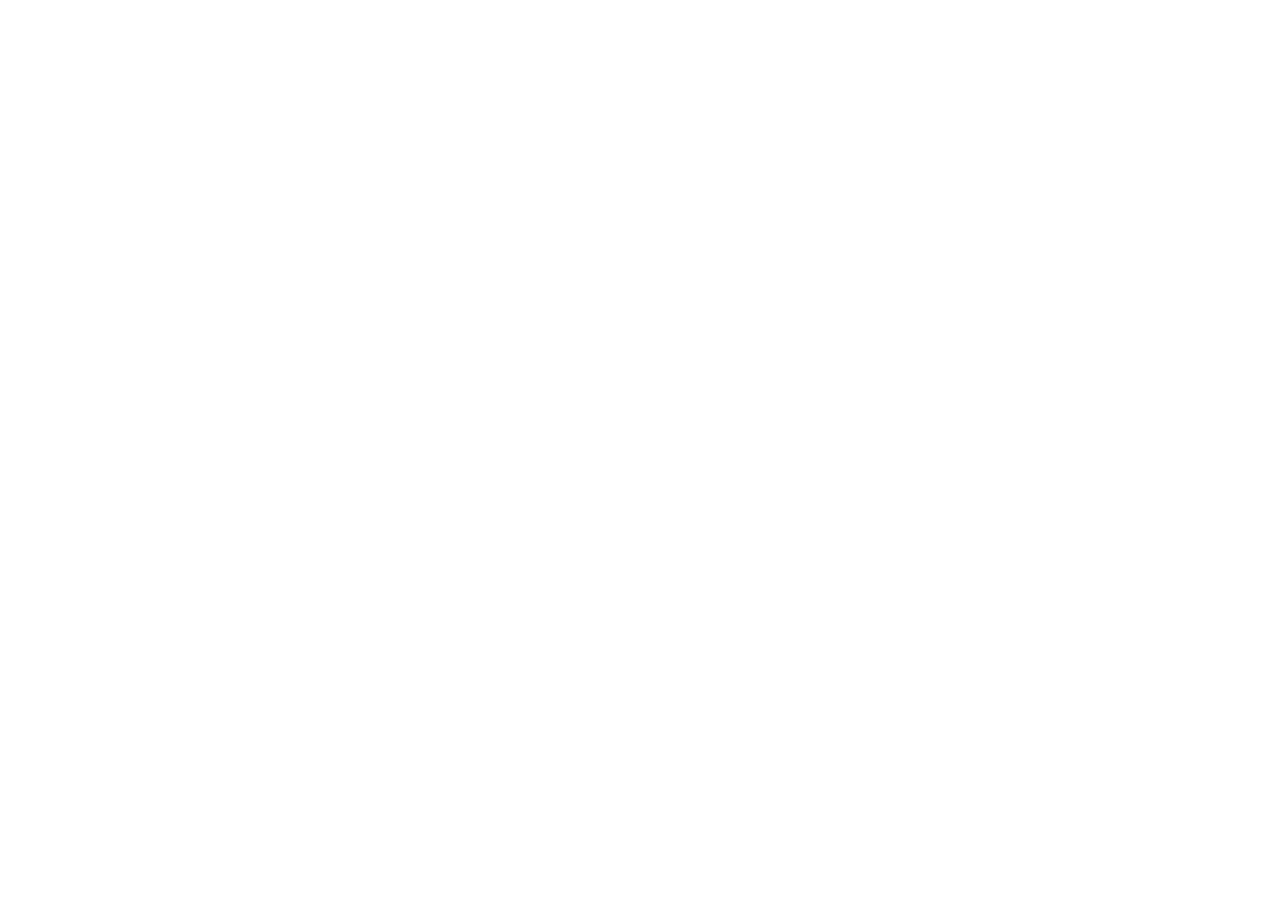
==== front/index.html @ 00d4778b "Initial commit" ====
<!DOCTYPE html>
<html lang="pt-br">
<head>
    <meta charset="UTF-8">
    <meta name="viewport" content="width=device-width, initial-scale=1.0">
    <title>Corrida dos Amigos</title>
</head>
<body>
    <main>

    </main>
</body>
</html>
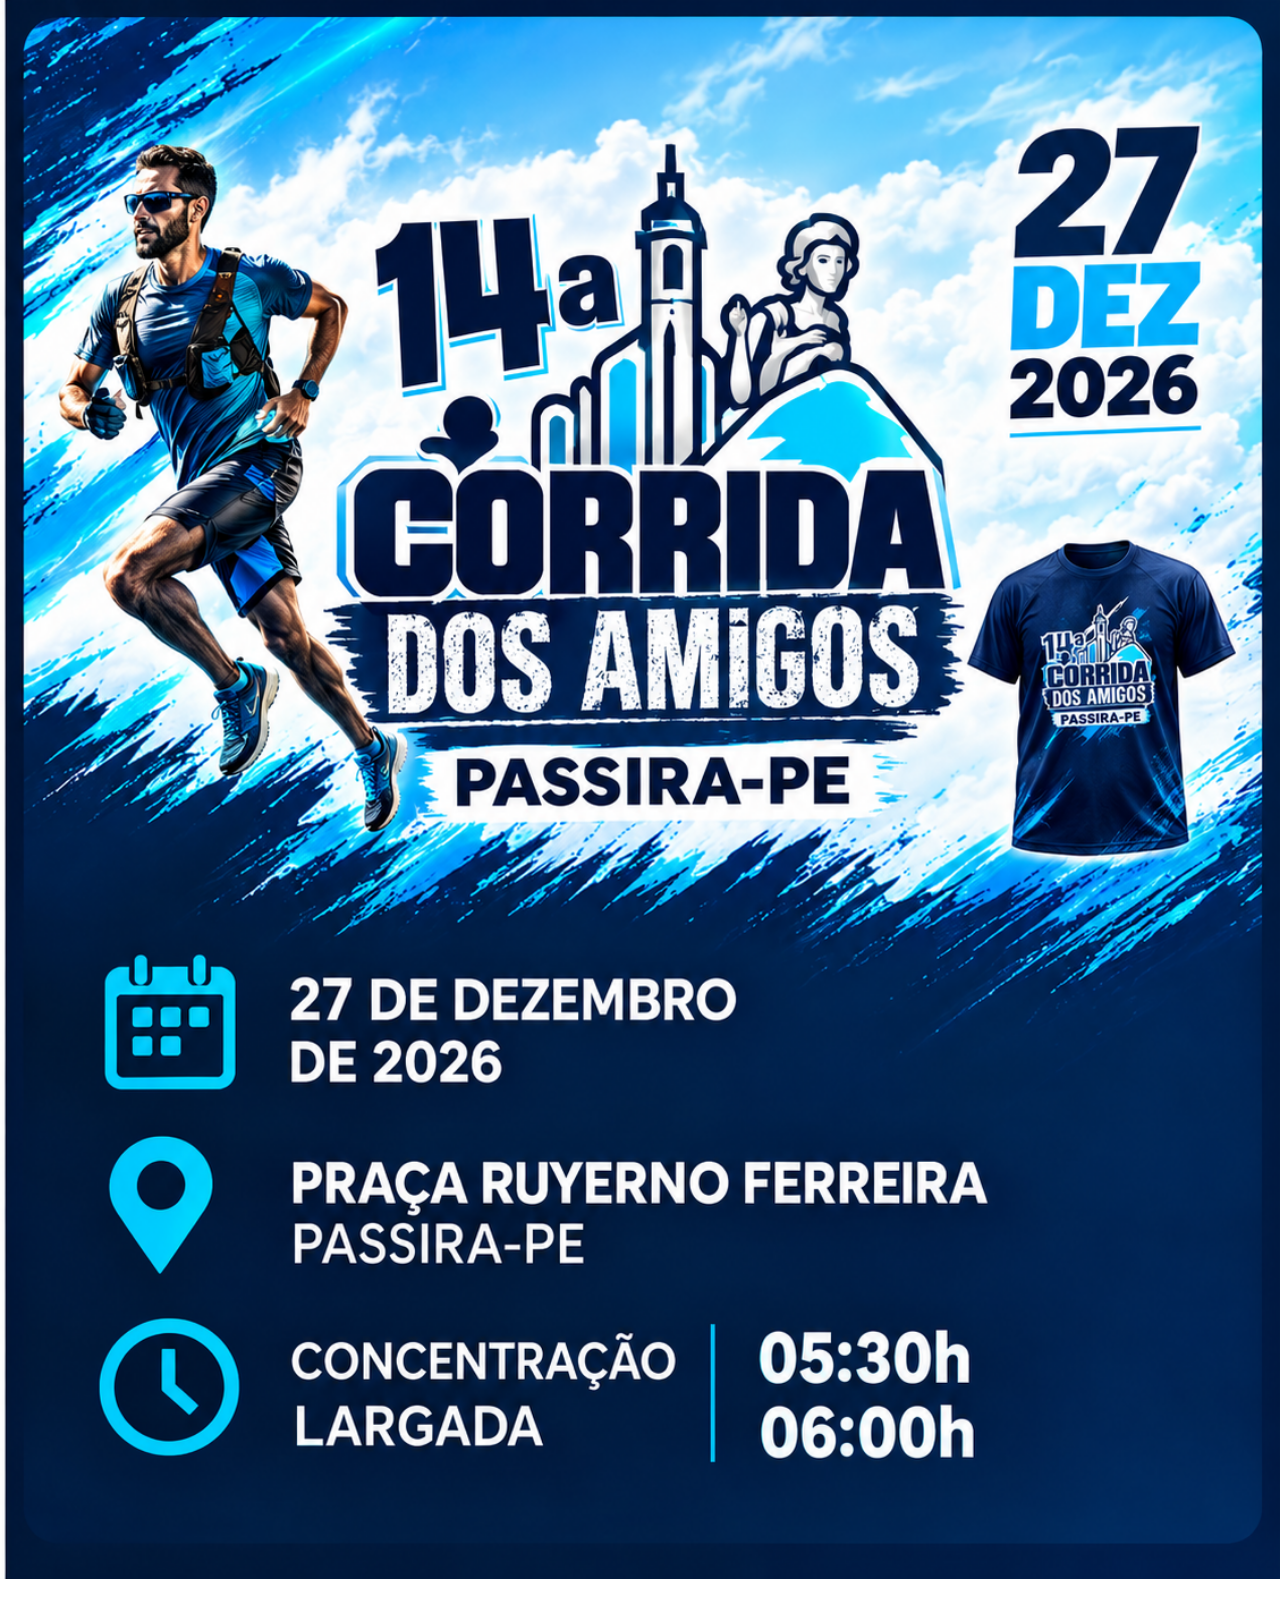
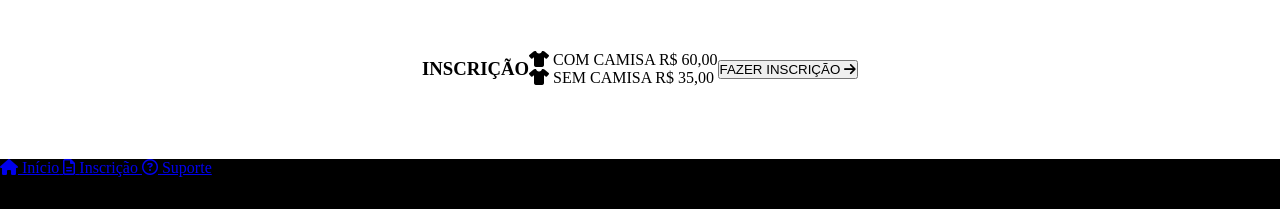
==== commit 3fcf5042: "estilizando pag principal" ====
--- a/front/index.html
+++ b/front/index.html
@@ -3,11 +3,58 @@
 <head>
     <meta charset="UTF-8">
     <meta name="viewport" content="width=device-width, initial-scale=1.0">
+    <link rel="stylesheet" href="https://cdnjs.cloudflare.com/ajax/libs/font-awesome/6.4.0/css/all.min.css">
+    <link rel="stylesheet" href="style/style.css">
+    <link rel="stylesheet" href="style/global.css">
     <title>Corrida dos Amigos</title>
 </head>
 <body>
-    <main>
+    <header>
+        <img src="pictures/ChatGPT Image 28 de set. de 2026, 20_07_33.png" alt="">
+    </header>
+    
+    
+    <!-- Card de Inscrição -->
+    <section class="signup-card">
+        <h3>INSCRIÇÃO</h3>
+            
+        <div class="options-container">
+            <!-- Opção 1 -->
+            <div class="option-box">
+                <i class="fa-solid fa-shirt option-icon"></i>
+                <span class="option-label">COM CAMISA</span>
+                <span class="price">R$ 60,00</span>
+            </div>
 
-    </main>
+            <!-- Opção 2 -->
+            <div class="option-box">
+                <i class="fa-solid fa-shirt option-icon-outline"></i>
+                <span class="option-label">SEM CAMISA</span>
+                <span class="price">R$ 35,00</span>
+            </div>
+        </div>
+
+        <button class="btn-submit">
+            FAZER INSCRIÇÃO <i class="fa-solid fa-arrow-right"></i>
+        </button>
+    </section>
+    
+    <!-- Barra de Navegação Inferior -->
+        <nav class="bottom-nav">
+            <a href="#" class="nav-item active">
+                <i class="fa-solid fa-house"></i>
+                <span>Início</span>
+            </a>
+            <a href="#" class="nav-item">
+                <i class="fa-regular fa-file-lines"></i>
+                <span>Inscrição</span>
+            </a>
+
+            <a href="#" class="nav-item">
+                <i class="fa-regular fa-circle-question"></i>
+                <span>Suporte</span>
+            </a>
+        </nav>
+    </div>
 </body>
 </html>
--- a/front/style/style.css
+++ b/front/style/style.css
@@ -0,0 +1,24 @@
+header{
+    width: 100%;
+    display: flex;
+    align-items: center;
+    justify-content: center;
+}
+
+header img{
+    width: 100%;
+}
+
+section{
+    width: 100%;
+    height: 180px;
+    display: flex;
+    align-items: center;
+    justify-content: center;
+}
+
+nav{
+    width: 100%;
+    height: 50px;
+    background-color: black;
+}
--- a/front/style/global.css
+++ b/front/style/global.css
@@ -0,0 +1,6 @@
+/* RESET CSS */
+* {
+    margin: 0;
+    padding: 0;
+    box-sizing: border-box;
+}
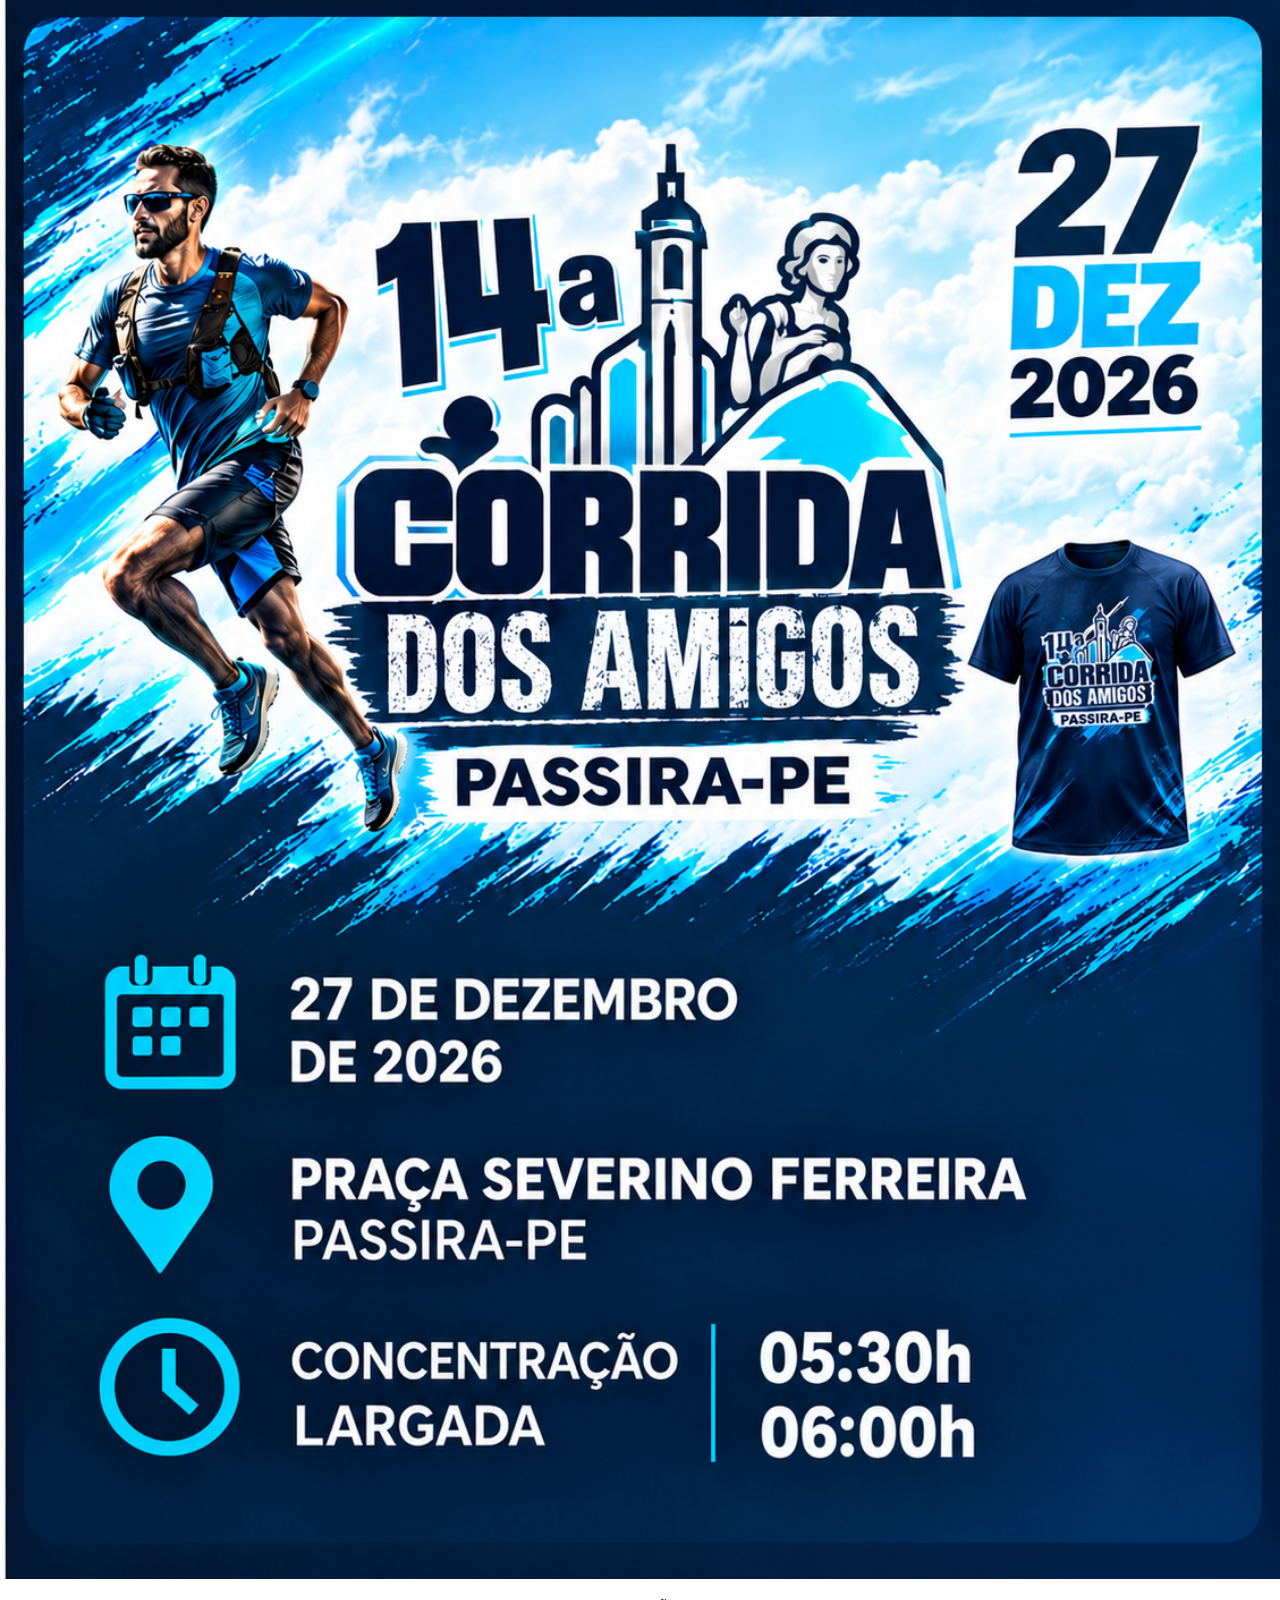
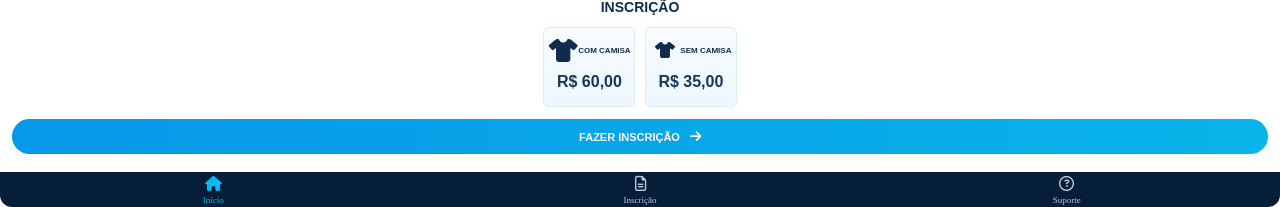
==== commit 5339d69a: "ajustando section e nav" ====
--- a/front/index.html
+++ b/front/index.html
@@ -10,7 +10,7 @@
 </head>
 <body>
     <header>
-        <img src="pictures/ChatGPT Image 28 de set. de 2026, 20_07_33.png" alt="">
+        <img src="pictures/Cartaz Vibrante da Corrida dos Amigos.png" alt="">
     </header>
     
     
--- a/front/style/style.css
+++ b/front/style/style.css
@@ -11,14 +11,153 @@
 
 section{
     width: 100%;
-    height: 180px;
+    height: 25%;
     display: flex;
     align-items: center;
     justify-content: center;
+    flex-direction: column;
+}
+
+
+/* Card de inscrição */
+.signup-card {
+    background: #ffffff;
+    padding: 20px 12px 18px;
+    border-radius: 0 0 4px 4px;
+    width: 100%;
+    box-sizing: border-box;
+    font-family: Arial, sans-serif;
+}
+
+/* Título */
+.signup-card h3 {
+    margin: 0 0 12px;
+    color: #102b50;
+    font-size: 14px;
+    font-weight: 800;
+    text-transform: uppercase;
+}
+
+/* Container das opções */
+.options-container {
+    display: flex;
+    gap: 10px;
+    margin-bottom: 12px;
+}
+
+/* Cada opção */
+.option-box {
+    flex: 1;
+    min-width: 0;
+    height: 80px;
+    box-sizing: border-box;
+    border: 1px solid #d6eaf8;
+    border-radius: 6px;
+    background: linear-gradient(180deg, #f9fcff, #edf7fd);
+    display: grid;
+    grid-template-columns: 30px 1fr;
+    grid-template-rows: 34px 30px;
+    align-items: center;
+    justify-items: center;
+    padding: 5px 4px;
+    color: #102b50;
+}
+
+/* Ícone da camisa */
+.option-icon {
+    grid-column: 1;
+    grid-row: 1;
+    font-size: 23px;
+    color: #102b50;
+}
+
+/* Texto COM CAMISA / SEM CAMISA */
+.option-label {
+    grid-column: 2;
+    grid-row: 1;
+    font-size: 8px;
+    font-weight: 800;
+    white-space: nowrap;
+}
+
+/* Preço */
+.option-box .price {
+    grid-column: 1 / 3;
+    grid-row: 2;
+    font-size: 16px;
+    font-weight: 800;
+    color: #15365f;
+    white-space: nowrap;
+}
+
+/* Botão de inscrição */
+.btn-submit {
+    width: 100%;
+    min-height: 35px;
+    border: none;
+    border-radius: 25px;
+    background: linear-gradient(90deg, #0797e8, #08b4e9);
+    color: #ffffff;
+    font-size: 11px;
+    font-weight: 800;
+    display: flex;
+    align-items: center;
+    justify-content: center;
+    gap: 10px;
+    cursor: pointer;
+    transition: filter 0.2s ease;
+}
+
+.btn-submit:hover {
+    filter: brightness(0.95);
+}
+
+.btn-submit i {
+    font-size: 13px;
+}
+
+/* Barra inferior de navegação */
+.bottom-nav {
+    display: flex;
+    justify-content: space-around;
+    align-items: center;
+    width: 100%;
+    background: #071e39;
+    padding: 10px 0 8px;
+    box-sizing: border-box;
+    border-radius: 0 0 12px 12px;
+}
+
+/* Cada item da navegação */
+.nav-item {
+    flex: 1;
+    display: flex;
+    flex-direction: column;
+    align-items: center;
+    justify-content: center;
+    gap: 4px;
+    color: #b9c9dc;
+    text-decoration: none;
+    font-size: 9px;
+    transition: color 0.2s ease;
+}
+
+/* Ícones da barra */
+.nav-item i {
+    font-size: 15px;
+}
+
+/* Item ativo */
+.nav-item.active {
+    color: #08b9f2;
+}
+
+.nav-item span {
+    white-space: nowrap;
 }
 
 nav{
     width: 100%;
-    height: 50px;
+    height: 35px;
     background-color: black;
 }
